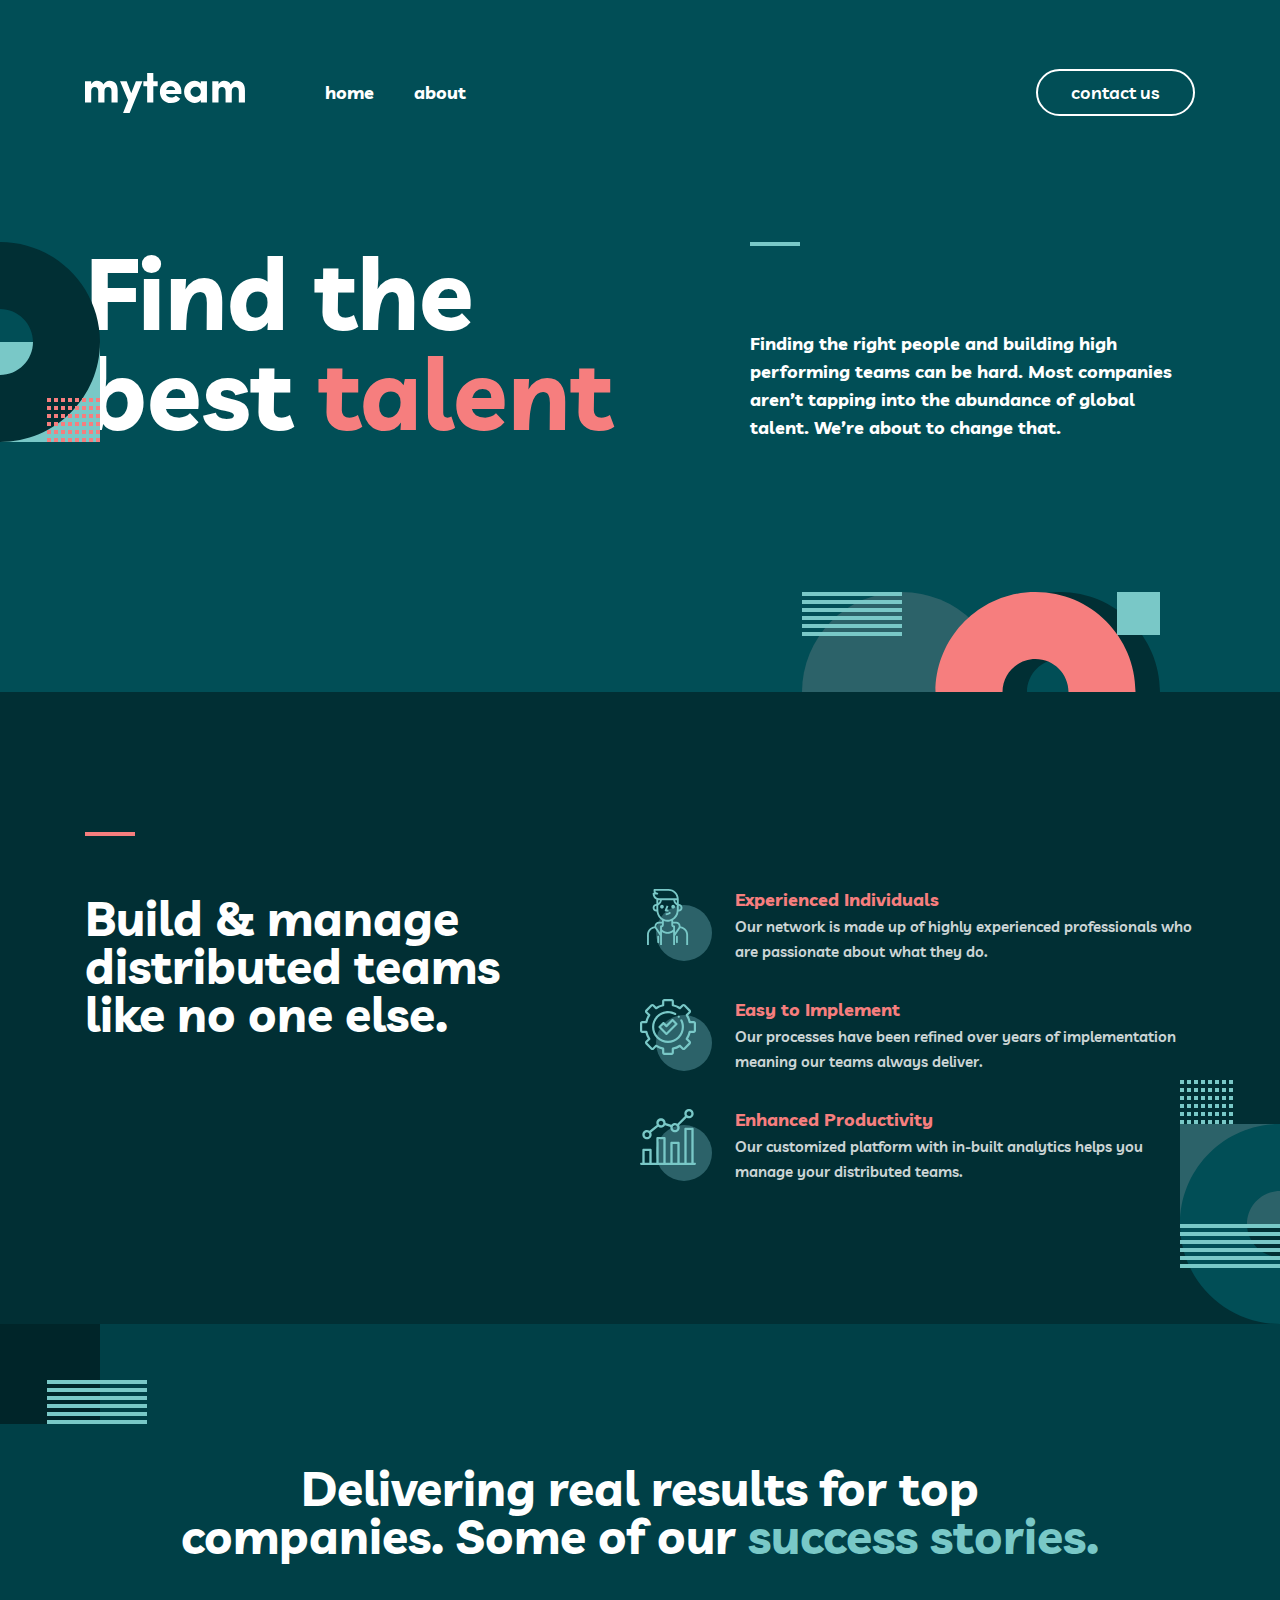
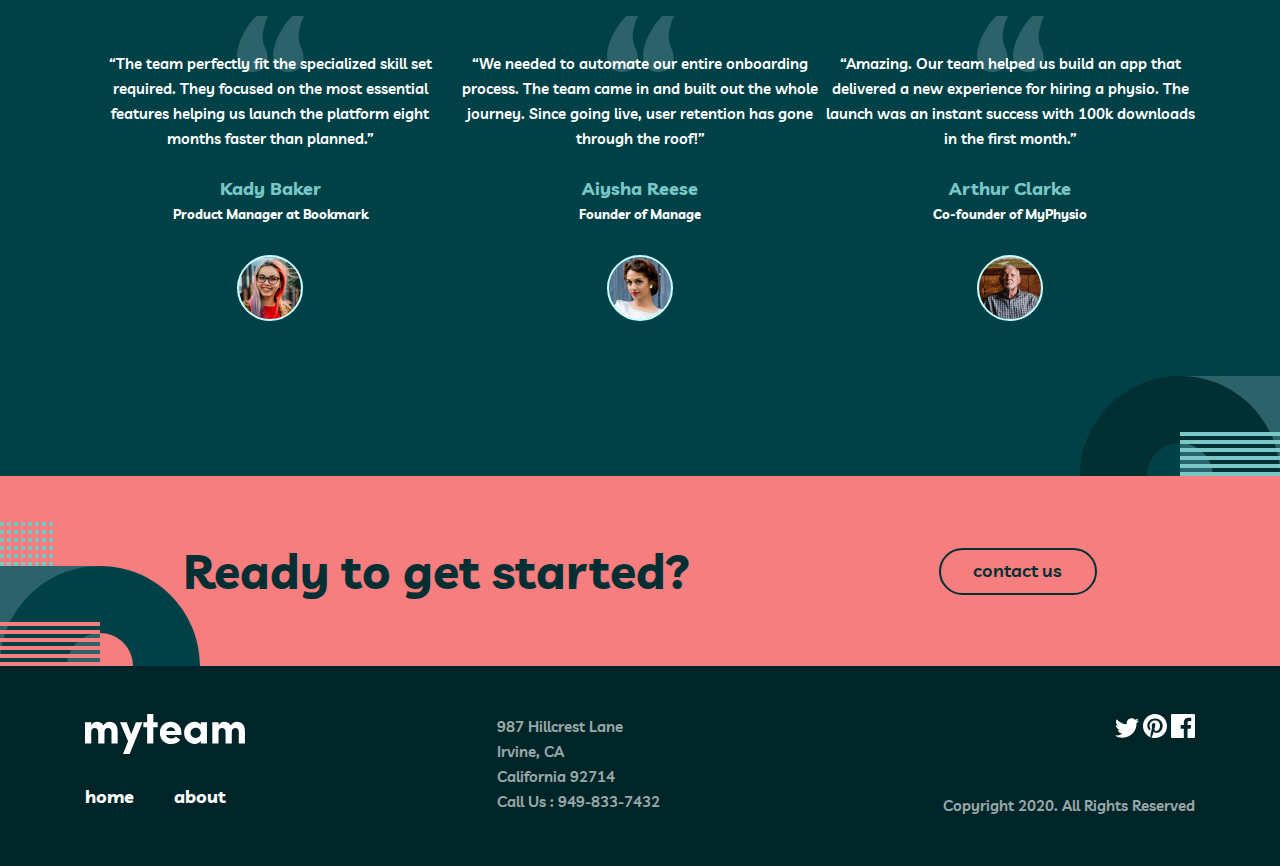
==== index.html @ a628f89e "home page full qilindi" ====
<!DOCTYPE html>
<html lang="en">
  <head>
    <meta charset="UTF-8" />
    <meta http-equiv="X-UA-Compatible" content="IE=edge" />
    <meta name="viewport" content="width=device-width, initial-scale=1.0" />
    <title>My Team</title>
    <link rel="preconnect" href="https://fonts.googleapis.com" />
    <link rel="preconnect" href="https://fonts.gstatic.com" crossorigin />
    <link
      href="https://fonts.googleapis.com/css2?family=Livvic:wght@100;400;500;600;700;900&display=swap"
      rel="stylesheet"
    />
    <link rel="stylesheet" href="css/main.css" />
  </head>
  <body>
    <header id="backround">
      <div class="container">
        <nav>
          <div class="logo">
            <img src="assets/icons/home icons/logo.svg" alt="" />
            <a class="h3_title" href="#">home</a>
            <a class="h3_title" href="pages/about.html">about</a>
          </div>
          <div class="contact"> 
            <a class="nav_btn_style" href="pages/contact.html">contact us</a>
            <img class="burger" src="assets/icons/home icons/burger.svg" alt="" />
          </div>
        </nav>
      </div>
    </header>

    <main>
      <section id="backround">
        <img
          class="disk-left"
          src="assets/icons/home icons/disk-left.svg"
          alt=""
        />
        <div class="container">
          <div class="find">
            <div class="find_left">
              <h1 class="h1_large_title">Find the best <span>talent</span></h1>
            </div>
            <div class="find_right">
              <img
                width="50px"
                height="4px"
                src="assets/icons/home icons/line.svg"
                alt=""
              />
              <h3 class="h3_title">
                Finding the right people and building high performing teams can
                be hard. Most companies aren’t tapping into the abundance of
                global talent. We’re about to change that.
              </h3>
            </div>
          </div>
        </div>
        <img
          class="disk-bottom"
          src="assets/icons/home icons/disk-bottom.svg"
          alt=""
        />
      </section>

      <section id="second_backround">
        <div class="container">
          <div class="build">
            <div class="build_left">
              <img src="assets/icons/home icons/second-line.svg" alt="" />
              <h1>Build & manage distributed teams like no one else.</h1>
            </div>
            <div class="build_right">
              <div class="build_box">
                <img src="assets/icons/home icons/person.svg" alt="" />
                <div class="build_box_text">
                  <h1>Experienced Individuals</h1>
                  <p>
                    Our network is made up of highly experienced professionals
                    who are passionate about what they do.
                  </p>
                </div>
              </div>
              <div class="build_box">
                <img src="assets/icons/home icons/settings.svg" alt="" />
                <div class="build_box_text">
                  <h1>Easy to Implement</h1>
                  <p>
                    Our processes have been refined over years of implementation
                    meaning our teams always deliver.
                  </p>
                </div>
              </div>
              <div class="build_box">
                <img src="assets/icons/home icons/statistics.svg" alt="" />
                <div class="build_box_text">
                  <h1>Enhanced Productivity</h1>
                  <p>
                    Our customized platform with in-built analytics helps you
                    manage your distributed teams.
                  </p>
                </div>
              </div>
            </div>
          </div>
        </div>
        <img
          class="second-section-disk"
          src="assets/icons/home icons/second-section-disk.svg"
          alt=""
        />
      </section>

      <section id="third_backround">
        <img
          class="third-section-shape-top"
          src="assets/icons/home icons/third-section-shape-top.svg"
          alt=""
        />
        <div class="container">
          <div class="deliver">
            <div class="deliver_title">
              <h1 class="h2_title">
                Delivering real results for top companies. Some of our
                <span class="second_span">success stories.</span>
              </h1>
            </div>
            <div class="deliver_box">
              <div class="deliver_card">
                <img
                  class="deliver_icon"
                  src="assets/icons/home icons/quote.svg"
                  alt=""
                />
                <p class="body_small_text">
                  “The team perfectly fit the specialized skill set required.
                  They focused on the most essential features helping us launch
                  the platform eight months faster than planned.”
                </p>
                <h1>Kady Baker</h1>
                <h2>Product Manager at Bookmark</h2>
                <img
                  class="personal"
                  src="assets/images/home images/manager1.svg"
                  alt=""
                />
              </div>
              <div class="deliver_card">
                <img
                  class="deliver_icon"
                  src="assets/icons/home icons/quote.svg"
                  alt=""
                />
                <p class="body_small_text">
                  “We needed to automate our entire onboarding process. The team
                  came in and built out the whole journey. Since going live,
                  user retention has gone through the roof!”
                </p>
                <h1>Aiysha Reese</h1>
                <h2>Founder of Manage</h2>
                <img
                  class="personal"
                  src="assets/images/home images/manager2.svg"
                  alt=""
                />
              </div>
              <div class="deliver_card third">
                <img
                  class="deliver_icon"
                  src="assets/icons/home icons/quote.svg"
                  alt=""
                />
                <p class="body_small_text">
                  “Amazing. Our team helped us build an app that delivered a new
                  experience for hiring a physio. The launch was an instant
                  success with 100k downloads in the first month.”
                </p>
                <h1>Arthur Clarke</h1>
                <h2>Co-founder of MyPhysio</h2>
                <img
                  class="personal"
                  src="assets/images/home images/manager3.svg"
                  alt=""
                />
              </div>
            </div>
          </div>
        </div>
        <img
          class="third-section-disk-bottom"
          src="assets/icons/home icons/third-section-disk-bottom.svg"
          alt=""
        />
      </section>

      <section id="four_backround">
        <img
          class="fourth-section-disk"
          src="assets/icons/home icons/fourth-section-disk.svg"
          alt=""
        />
        <div class="container">
          <div class="ready">
            <div class="ready_left">
              <h1>Ready to get started?</h1>
            </div>
            <div class="ready_right">
              <a href="pages/contact.html">contact us</a>
            </div>
          </div>
        </div>
      </section>
    </main>
    <footer id="footer_backround">
      <div class="container">
        <div class="boot">
          <div class="boot_left">
            <img src="assets/icons/home icons/logo.svg" alt="" />
            <div class="boot_title">
              <a class="h3_title" href="index.html">home</a>
              <a class="h3_title" href="pages/about.html">about</a>
            </div>
          </div>
          <div class="boot_center">
            <address>
              <p>987 Hillcrest Lane</p>
              <p>Irvine, CA</p>
              <p>California 92714</p>
              <p>Call Us : 949-833-7432</p>
            </address>
          </div>
          <div class="boot_right">
            <div class="boot_logo">
              <img src="assets/icons/home icons/twitter.svg" alt="" />
              <img src="assets/icons/home icons/pinterest.svg" alt="" />
              <img src="assets/icons/home icons/facebook.svg" alt="" />
            </div>
            <h1>Copyright 2020. All Rights Reserved</h1>
          </div>
        </div>
      </div>
    </footer>
  </body>
</html>
---- css/main.css ----
/* IMPORT PART HOME CSS LINKS */


/* IMPORT PART ABOUT CSS LINKS */
@import url(/@import/about/about.css);

/* FONT LINKS */
/* <link rel="preconnect" href="https://fonts.googleapis.com">
    <link rel="preconnect" href="https://fonts.gstatic.com" crossorigin>
    <link href="https://fonts.googleapis.com/css2?family=Livvic:wght@100;400;500;600;700;900&display=swap" rel="stylesheet"> */
/* FONT LINKS */
@import url(../@import/home/nav.css);
@import url(../@import/home/first-section.css);
@import url(../@import/home/second-section.css);
@import url(../@import/home/third-section.css);
@import url(../@import/home/four-section.css);
@import url(../@import/home/footer.css);


/* VARIABLES */
:root {
  /* COLORS */
  --primary-bg-color: #014e56;
  --primary-bg-dark: #012f34;
  --primary-jungle-color: #004047;
  --police-dark-blue: #2c6269;
  --footer-dark-green: #002529;
  --light-pink: #f67e7e;
  --light-blue: #79c8c7;
  --light-white: #fff;
  --light-blue-hover: #002529;
  --font-family: "Livvic";
  /* CONTINER  */
  --max-width: 1110px;
  /* CONTINER  */
}

/* NORMALIZE */
*,
*::after,
*::before {
  padding: 0;
  margin: 0;
  box-sizing: border-box;
  list-style-type: none;
  text-decoration: none;
}

/* CONTAINER */
.container {
  max-width: var(--max-width);
  margin: 0 auto;
}

/* Typography */

/* Headings styles */
.h1_large_title {
  font-family: var(--font-family);
  font-weight: 700;
  font-size: 100px;
  line-height: 100px;
  color: var(--light-white);
}

.h1_small_title {
  font-family: var(--font-family);
  font-style: normal;
  font-weight: 700;
  font-size: 64px;
  line-height: 56px;
  color: var(--light-white);
}

.h2_title {
  font-family: var(--font-family);
  font-weight: 700;
  font-size: 48px;
  line-height: 48px;
  color: var(--light-white);
}

.h3_title {
  font-family: "Livvic";
  font-weight: 700;
  font-size: 18px;
  line-height: 28px;
  color: var(--light-white);
}
/* Headings styles */


/* BODY TEXT */
.body_text{
    font-family: var(--font-family);
    font-weight: 600;
    font-size: 18px;
    line-height: 28px;
    color: var(--light-white);
}

.body_small_text{
    font-family: var(--font-family);
    font-style: normal;
    font-weight: 600;
    font-size: 15px;
    line-height: 25px;
    color: var(--light-white);
}
/* BODY TEXT */



/* BUTTONS STYLES */

/* navigation btn */
.nav_btn_style{
    padding: 10px 33px;
    font-family: var(--font-family);
    font-weight: 600;
    font-size: 18px;
    line-height: 28px;
    color: var(--light-white);
    border: 2px solid var(--light-white);
    border-radius: 24px;
    transition: .3s ease-in;
}

/* hover */
.nav_btn_style:hover{
    color: #002529;
    background: var(--light-white);
    transition: .3s ease-out;
}

/* navigationdan boshqa sectionlardagi btn uchun style */
/* dark mode btn */
.dark_btn {
  padding: 10px 33px;
  font-family: var(--font-family);
  font-style: normal;
  font-weight: 600;
  font-size: 18px;
  line-height: 28px;
  color: var(--primary-bg-dark);
  border: 2px solid var(--primary-bg-dark);
  border-radius: 24px;
  transition: 0.3s ease-in;
}

/* hover */

.dark_btn:hover {
  color: var(--light-white);
  background: var(--primary-bg-dark);
  transition: 0.3s ease-out;
}

/* contact qisimdagi button uchun alohida class */
/* contact btn */
.contact_btn {
  padding: 10px 33px;
  font-family: var(--font-family);
  font-weight: 600;
  font-size: 18px;
  line-height: 28px;
  border: 2px solid var(--light-white);
  background: var(--light-white);
  border-radius: 24px;
  color: var(--footer-dark-green);
  transition: 0.3s ease-in;
}

/* hover */
.contact_btn:hover {
  background: var(--light-blue);
  transition: 0.3s ease-out;
}

/* BUTTONS STYLES */
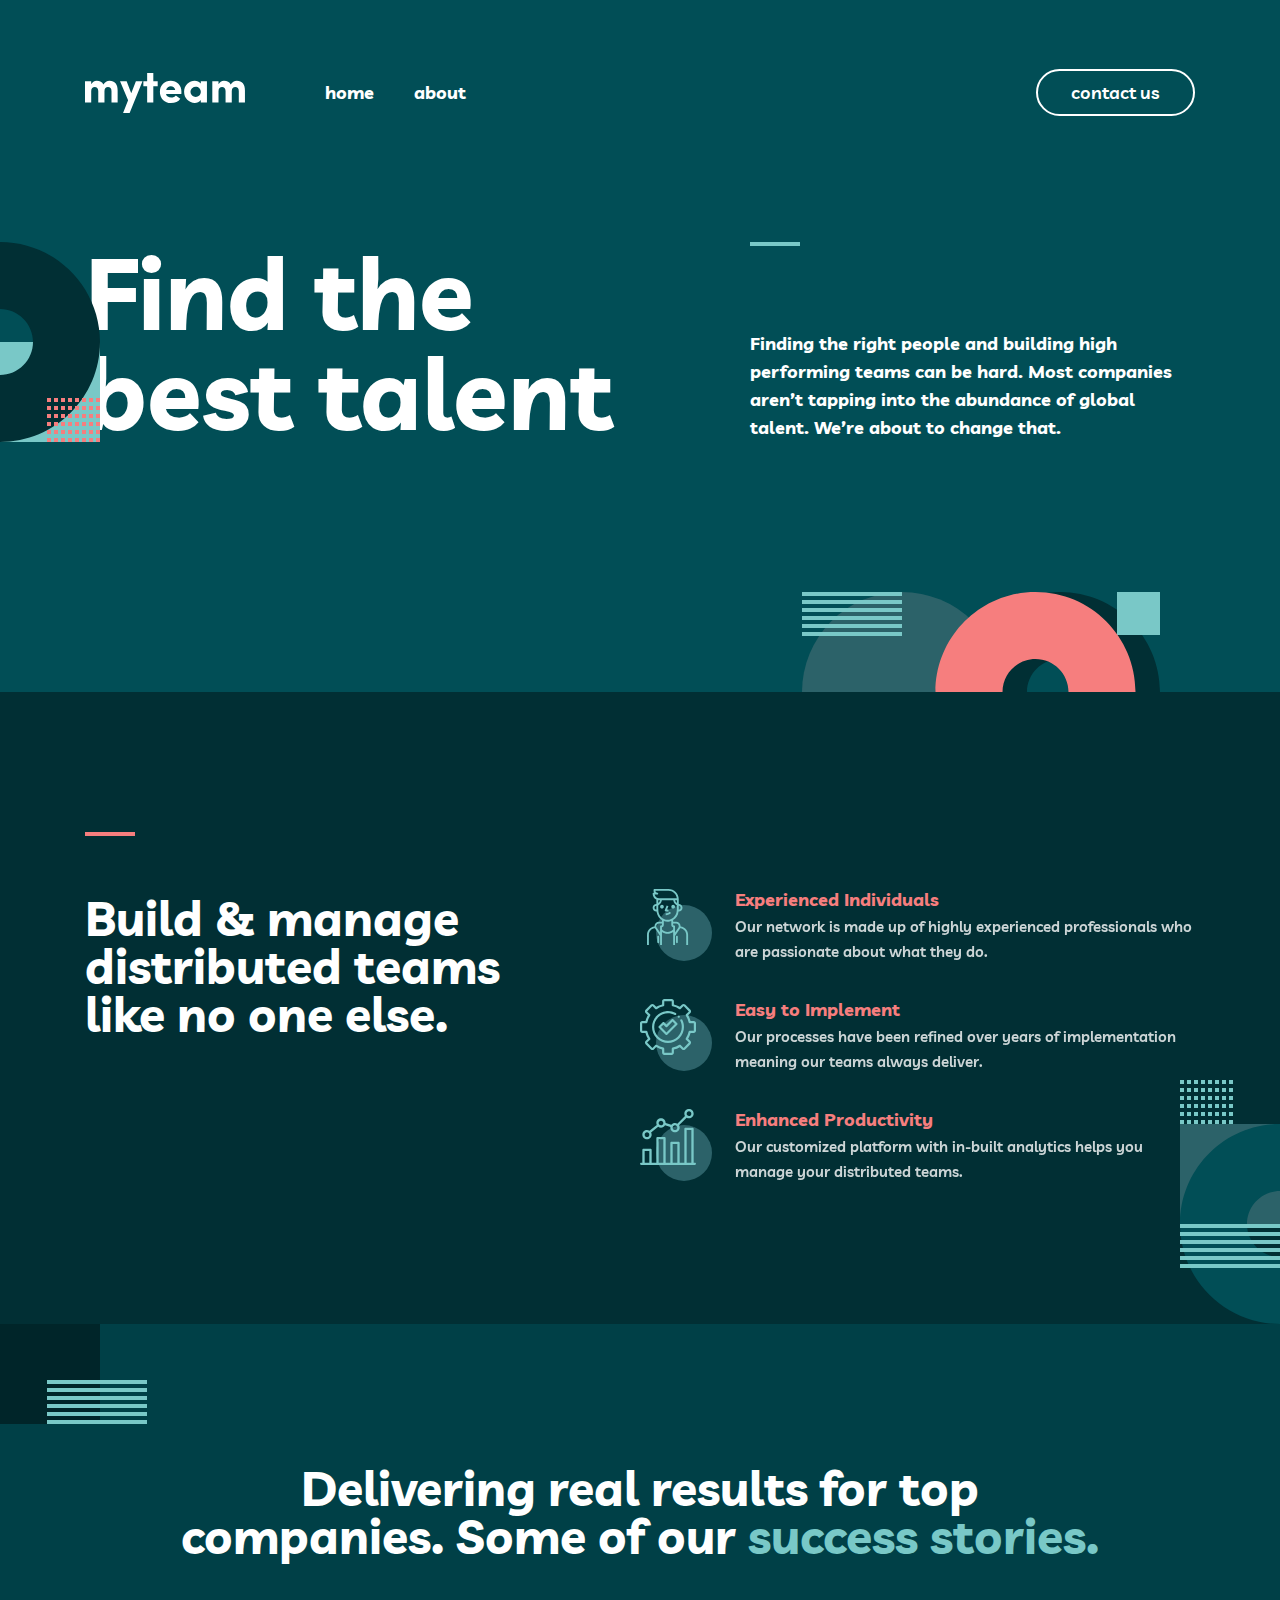
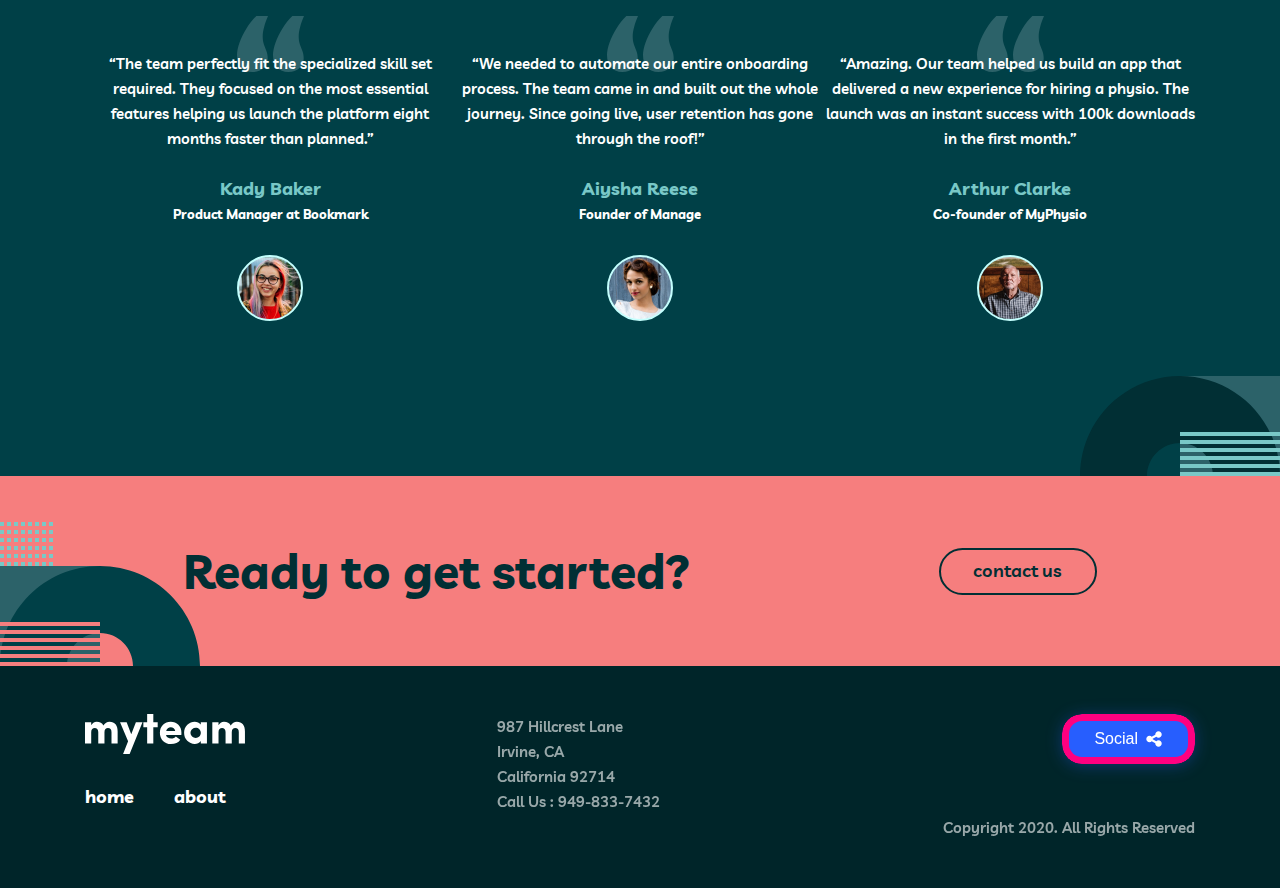
==== commit e506bb0f: "contact & home page done" ====
--- a/index.html
+++ b/index.html
@@ -4,7 +4,7 @@
     <meta charset="UTF-8" />
     <meta http-equiv="X-UA-Compatible" content="IE=edge" />
     <meta name="viewport" content="width=device-width, initial-scale=1.0" />
-    <title>My Team</title>
+    <title>myteam</title>
     <link rel="preconnect" href="https://fonts.googleapis.com" />
     <link rel="preconnect" href="https://fonts.gstatic.com" crossorigin />
     <link
@@ -22,9 +22,13 @@
             <a class="h3_title" href="#">home</a>
             <a class="h3_title" href="pages/about.html">about</a>
           </div>
-          <div class="contact"> 
+          <div class="contact">
             <a class="nav_btn_style" href="pages/contact.html">contact us</a>
-            <img class="burger" src="assets/icons/home icons/burger.svg" alt="" />
+            <img
+              class="burger"
+              src="assets/icons/home icons/burger.svg"
+              alt=""
+            />
           </div>
         </nav>
       </div>
@@ -212,6 +216,7 @@
         </div>
       </section>
     </main>
+
     <footer id="footer_backround">
       <div class="container">
         <div class="boot">
@@ -232,9 +237,76 @@
           </div>
           <div class="boot_right">
             <div class="boot_logo">
-              <img src="assets/icons/home icons/twitter.svg" alt="" />
-              <img src="assets/icons/home icons/pinterest.svg" alt="" />
-              <img src="assets/icons/home icons/facebook.svg" alt="" />
+              <div class="boot_logo">
+                <button class="btn-cssbuttons">
+                  <span>Social</span
+                  ><span>
+                    <svg
+                      height="18"
+                      width="18"
+                      xmlns="http://www.w3.org/2000/svg"
+                      version="1.1"
+                      viewBox="0 0 1024 1024"
+                      class="icon"
+                    >
+                      <path
+                        fill="#ffffff"
+                        d="M767.99994 585.142857q75.995429 0 129.462857 53.394286t53.394286 129.462857-53.394286 129.462857-129.462857 53.394286-129.462857-53.394286-53.394286-129.462857q0-6.875429 1.170286-19.456l-205.677714-102.838857q-52.589714 49.152-124.562286 49.152-75.995429 0-129.462857-53.394286t-53.394286-129.462857 53.394286-129.462857 129.462857-53.394286q71.972571 0 124.562286 49.152l205.677714-102.838857q-1.170286-12.580571-1.170286-19.456 0-75.995429 53.394286-129.462857t129.462857-53.394286 129.462857 53.394286 53.394286 129.462857-53.394286 129.462857-129.462857 53.394286q-71.972571 0-124.562286-49.152l-205.677714 102.838857q1.170286 12.580571 1.170286 19.456t-1.170286 19.456l205.677714 102.838857q52.589714-49.152 124.562286-49.152z"
+                      ></path>
+                    </svg>
+                  </span>
+                  <ul>
+                    <li>
+                      <a href="https://twitter.com"
+                        ><svg
+                          height="18"
+                          width="18"
+                          xmlns="http://www.w3.org/2000/svg"
+                          version="1.1"
+                          viewBox="0 0 1024 1024"
+                          class="icon"
+                        >
+                          <path
+                            fill="white"
+                            d="M962.267429 233.179429q-38.253714 56.027429-92.598857 95.451429 0.585143 7.972571 0.585143 23.990857 0 74.313143-21.723429 148.260571t-65.974857 141.970286-105.398857 120.32-147.456 83.456-184.539429 31.158857q-154.843429 0-283.428571-82.870857 19.968 2.267429 44.544 2.267429 128.585143 0 229.156571-78.848-59.977143-1.170286-107.446857-36.864t-65.170286-91.136q18.870857 2.852571 34.889143 2.852571 24.576 0 48.566857-6.290286-64-13.165714-105.984-63.707429t-41.984-117.394286l0-2.267429q38.838857 21.723429 83.456 23.405714-37.741714-25.161143-59.977143-65.682286t-22.308571-87.990857q0-50.322286 25.161143-93.110857 69.12 85.138286 168.301714 136.265143t212.260571 56.832q-4.534857-21.723429-4.534857-42.276571 0-76.580571 53.979429-130.56t130.56-53.979429q80.018286 0 134.875429 58.294857 62.317714-11.995429 117.174857-44.544-21.138286 65.682286-81.115429 101.741714 53.174857-5.705143 106.276571-28.598857z"
+                          ></path></svg
+                      ></a>
+                    </li>
+                    <li>
+                      <a href="https://t.me/Liberty_47"
+                        ><svg
+                          height="18"
+                          width="18"
+                          xmlns="http://www.w3.org/2000/svg"
+                          version="1.1"
+                          viewBox="0 0 1024 1024"
+                          class="icon"
+                        >
+                          <path
+                            fill="white"
+                            d="M123.52064 667.99143l344.526782 229.708899 0-205.136409-190.802457-127.396658zM88.051421 585.717469l110.283674-73.717469-110.283674-73.717469 0 147.434938zM556.025711 897.627196l344.526782-229.708899-153.724325-102.824168-190.802457 127.396658 0 205.136409zM512 615.994287l155.406371-103.994287-155.406371-103.994287-155.406371 103.994287zM277.171833 458.832738l190.802457-127.396658 0-205.136409-344.526782 229.708899zM825.664905 512l110.283674 73.717469 0-147.434938zM746.828167 458.832738l153.724325-102.824168-344.526782-229.708899 0 205.136409zM1023.926868 356.00857l0 311.98286q0 23.402371-19.453221 36.566205l-467.901157 311.98286q-11.993715 7.459506-24.57249 7.459506t-24.57249-7.459506l-467.901157-311.98286q-19.453221-13.163834-19.453221-36.566205l0-311.98286q0-23.402371 19.453221-36.566205l467.901157-311.98286q11.993715-7.459506 24.57249-7.459506t24.57249 7.459506l467.901157 311.98286q19.453221 13.163834 19.453221 36.566205z"
+                          ></path></svg
+                      ></a>
+                    </li>
+                    <li>
+                      <a href="https://github.com/Abdulaziz1920"
+                        ><svg
+                          height="18"
+                          width="18"
+                          xmlns="http://www.w3.org/2000/svg"
+                          version="1.1"
+                          viewBox="0 0 1024 1024"
+                          class="icon"
+                        >
+                          <path
+                            fill="white"
+                            d="M950.930286 512q0 143.433143-83.748571 257.974857t-216.283429 158.573714q-15.433143 2.852571-22.601143-4.022857t-7.168-17.115429l0-120.539429q0-55.442286-29.696-81.115429 32.548571-3.437714 58.587429-10.313143t53.686857-22.308571 46.299429-38.034286 30.281143-59.977143 11.702857-86.016q0-69.12-45.129143-117.686857 21.138286-52.004571-4.534857-116.589714-16.018286-5.12-46.299429 6.290286t-52.589714 25.161143l-21.723429 13.677714q-53.174857-14.848-109.714286-14.848t-109.714286 14.848q-9.142857-6.290286-24.283429-15.433143t-47.689143-22.016-49.152-7.68q-25.161143 64.585143-4.022857 116.589714-45.129143 48.566857-45.129143 117.686857 0 48.566857 11.702857 85.723429t29.988571 59.977143 46.006857 38.253714 53.686857 22.308571 58.587429 10.313143q-22.820571 20.553143-28.013714 58.88-11.995429 5.705143-25.746286 8.557714t-32.548571 2.852571-37.449143-12.288-31.744-35.693714q-10.825143-18.285714-27.721143-29.696t-28.306286-13.677714l-11.410286-1.682286q-11.995429 0-16.603429 2.56t-2.852571 6.582857 5.12 7.972571 7.460571 6.875429l4.022857 2.852571q12.580571 5.705143 24.868571 21.723429t17.993143 29.110857l5.705143 13.165714q7.460571 21.723429 25.161143 35.108571t38.253714 17.115429 39.716571 4.022857 31.744-1.974857l13.165714-2.267429q0 21.723429 0.292571 50.834286t0.292571 30.866286q0 10.313143-7.460571 17.115429t-22.820571 4.022857q-132.534857-44.032-216.283429-158.573714t-83.748571-257.974857q0-119.442286 58.88-220.306286t159.744-159.744 220.306286-58.88 220.306286 58.88 159.744 159.744 58.88 220.306286z"
+                          ></path></svg
+                      ></a>
+                    </li>
+                  </ul>
+                </button>
+              </div>
             </div>
             <h1>Copyright 2020. All Rights Reserved</h1>
           </div>
--- a/css/main.css
+++ b/css/main.css
@@ -1,14 +1,4 @@
 /* IMPORT PART HOME CSS LINKS */
-
-
-/* IMPORT PART ABOUT CSS LINKS */
-@import url(/@import/about/about.css);
-
-/* FONT LINKS */
-/* <link rel="preconnect" href="https://fonts.googleapis.com">
-    <link rel="preconnect" href="https://fonts.gstatic.com" crossorigin>
-    <link href="https://fonts.googleapis.com/css2?family=Livvic:wght@100;400;500;600;700;900&display=swap" rel="stylesheet"> */
-/* FONT LINKS */
 @import url(../@import/home/nav.css);
 @import url(../@import/home/first-section.css);
 @import url(../@import/home/second-section.css);
@@ -16,6 +6,17 @@
 @import url(../@import/home/four-section.css);
 @import url(../@import/home/footer.css);
 
+/* IMPORT PART ABOUT CSS LINKS */
+@import url(../@import/about/about_header.css);
+@import url(../@import/about/about_first_section.css);
+@import url(../@import/about/director.css);
+@import url(../@import/about/client.css);
+
+/* IMPORT PART CONTACT CSS LINKS */
+@import url(../@import/contact/contact_nav.css);
+@import url(../@import/contact/contact_form.css);
+@import url(../@import/contact/form.css);
+@import url(../@import/contact/contact_footer.css);
 
 /* VARIABLES */
 :root {
@@ -89,48 +90,45 @@
 }
 /* Headings styles */
 
-
 /* BODY TEXT */
-.body_text{
-    font-family: var(--font-family);
-    font-weight: 600;
-    font-size: 18px;
-    line-height: 28px;
-    color: var(--light-white);
+.body_text {
+  font-family: var(--font-family);
+  font-weight: 600;
+  font-size: 18px;
+  line-height: 28px;
+  color: var(--light-white);
 }
 
-.body_small_text{
-    font-family: var(--font-family);
-    font-style: normal;
-    font-weight: 600;
-    font-size: 15px;
-    line-height: 25px;
-    color: var(--light-white);
+.body_small_text {
+  font-family: var(--font-family);
+  font-style: normal;
+  font-weight: 600;
+  font-size: 15px;
+  line-height: 25px;
+  color: var(--light-white);
 }
 /* BODY TEXT */
-
-
 
 /* BUTTONS STYLES */
 
 /* navigation btn */
-.nav_btn_style{
-    padding: 10px 33px;
-    font-family: var(--font-family);
-    font-weight: 600;
-    font-size: 18px;
-    line-height: 28px;
-    color: var(--light-white);
-    border: 2px solid var(--light-white);
-    border-radius: 24px;
-    transition: .3s ease-in;
+.nav_btn_style {
+  padding: 10px 33px;
+  font-family: var(--font-family);
+  font-weight: 600;
+  font-size: 18px;
+  line-height: 28px;
+  color: var(--light-white);
+  border: 2px solid var(--light-white);
+  border-radius: 24px;
+  transition: 0.3s ease-in;
 }
 
 /* hover */
-.nav_btn_style:hover{
-    color: #002529;
-    background: var(--light-white);
-    transition: .3s ease-out;
+.nav_btn_style:hover {
+  background: var(--light-white);
+  transition: 0.3s ease-out;
+  color: var(--light-blue-hover);
 }
 
 /* navigationdan boshqa sectionlardagi btn uchun style */
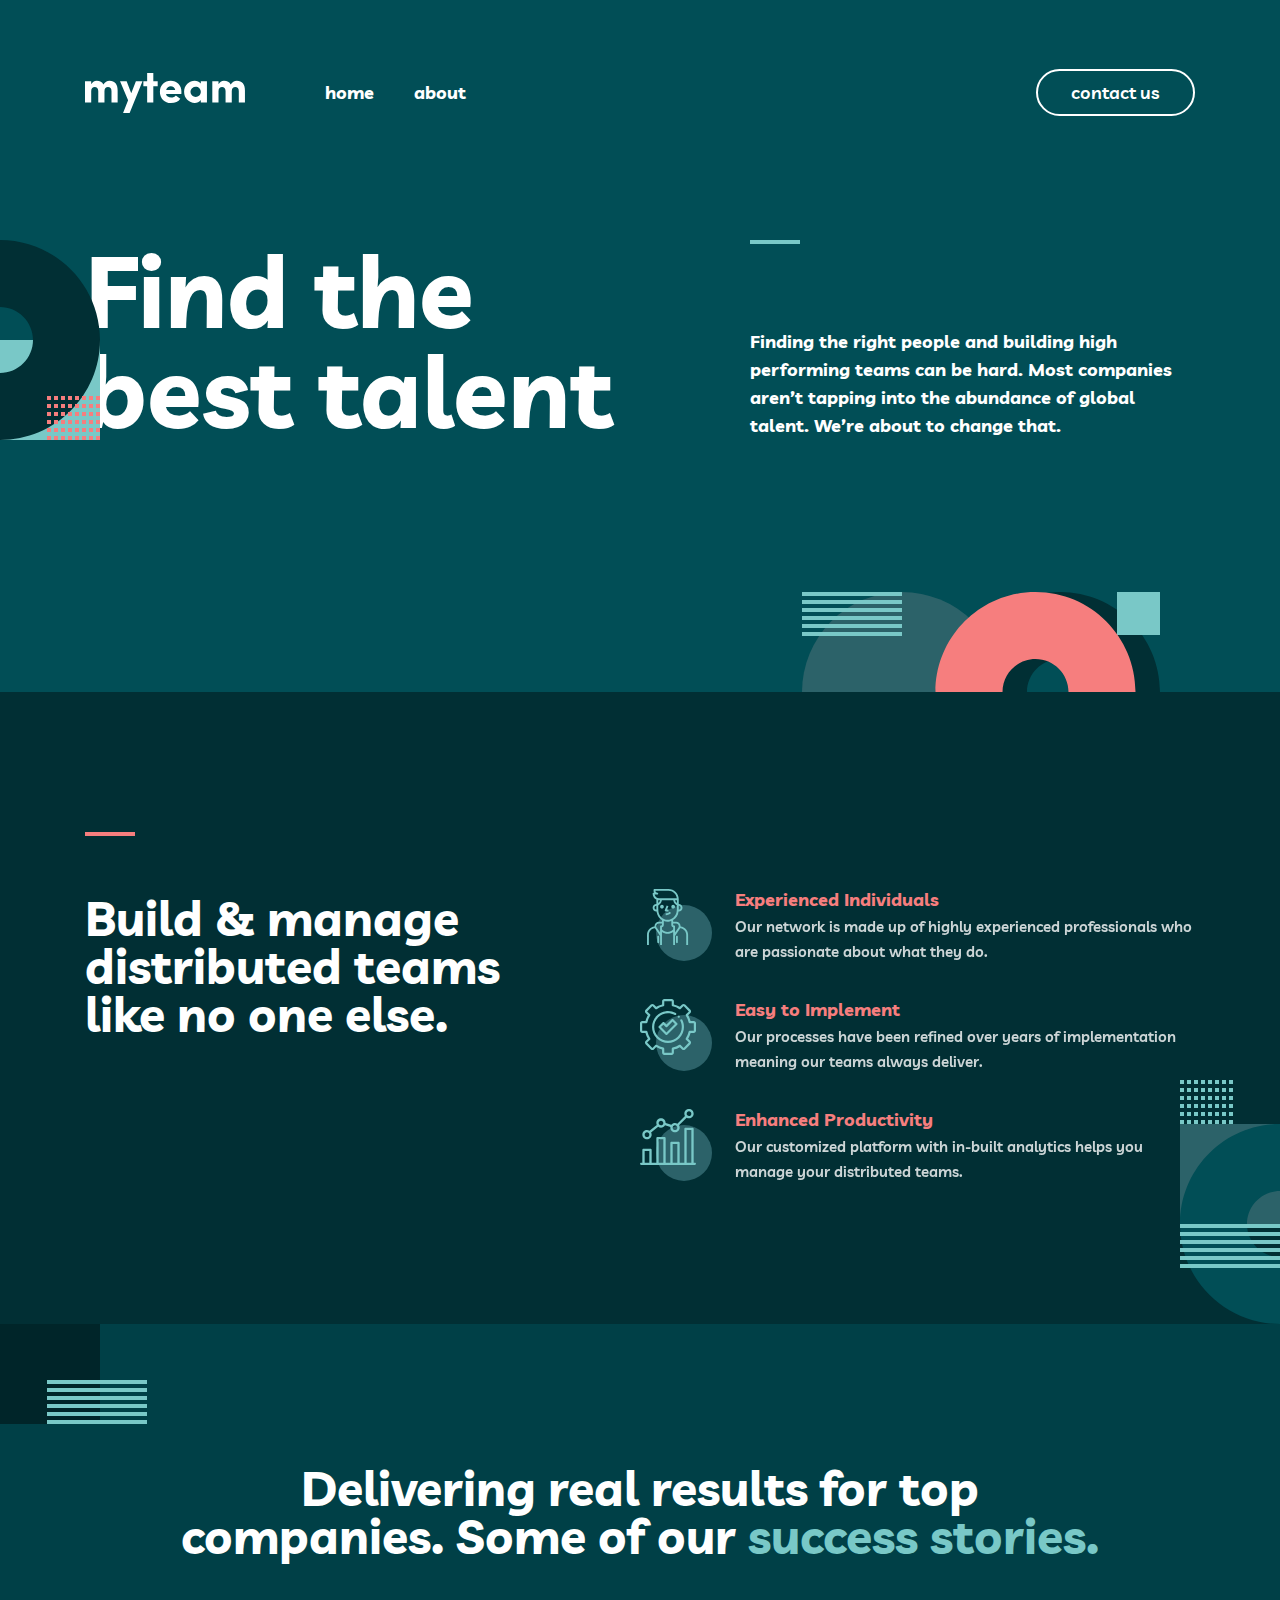
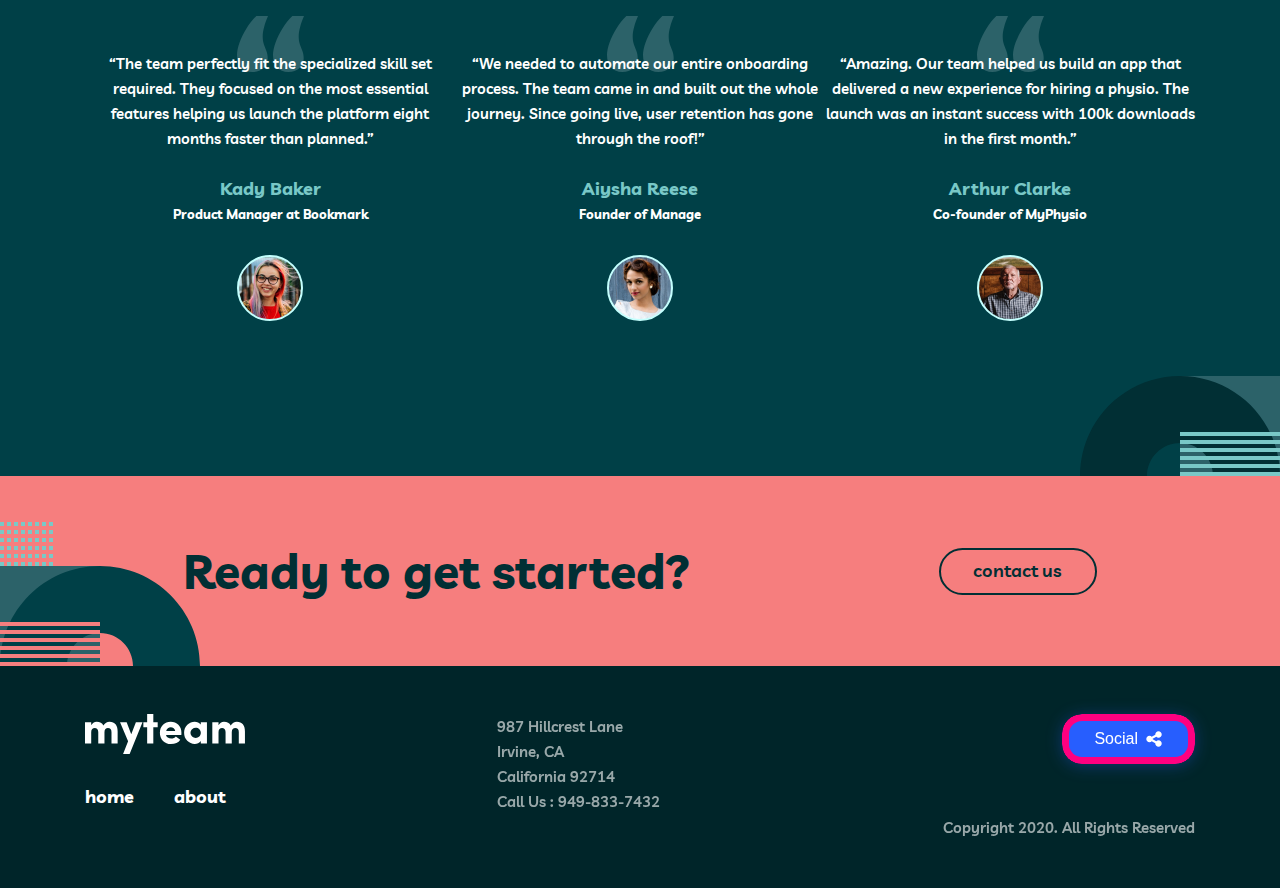
==== commit a8e70832: "Merge branch 'main' of https://github.com/Diyorbekkdev/team-project-figma" ====
--- a/index.html
+++ b/index.html
@@ -258,50 +258,23 @@
                   <ul>
                     <li>
                       <a href="https://twitter.com"
-                        ><svg
-                          height="18"
-                          width="18"
-                          xmlns="http://www.w3.org/2000/svg"
-                          version="1.1"
-                          viewBox="0 0 1024 1024"
-                          class="icon"
-                        >
-                          <path
-                            fill="white"
-                            d="M962.267429 233.179429q-38.253714 56.027429-92.598857 95.451429 0.585143 7.972571 0.585143 23.990857 0 74.313143-21.723429 148.260571t-65.974857 141.970286-105.398857 120.32-147.456 83.456-184.539429 31.158857q-154.843429 0-283.428571-82.870857 19.968 2.267429 44.544 2.267429 128.585143 0 229.156571-78.848-59.977143-1.170286-107.446857-36.864t-65.170286-91.136q18.870857 2.852571 34.889143 2.852571 24.576 0 48.566857-6.290286-64-13.165714-105.984-63.707429t-41.984-117.394286l0-2.267429q38.838857 21.723429 83.456 23.405714-37.741714-25.161143-59.977143-65.682286t-22.308571-87.990857q0-50.322286 25.161143-93.110857 69.12 85.138286 168.301714 136.265143t212.260571 56.832q-4.534857-21.723429-4.534857-42.276571 0-76.580571 53.979429-130.56t130.56-53.979429q80.018286 0 134.875429 58.294857 62.317714-11.995429 117.174857-44.544-21.138286 65.682286-81.115429 101.741714 53.174857-5.705143 106.276571-28.598857z"
-                          ></path></svg
-                      ></a>
+                        ><svg width="24" height="24" viewBox="0 0 24 24" fill="none" xmlns="http://www.w3.org/2000/svg">
+                          <path d="M22.675 0H1.325C0.593 0 0 0.593 0 1.325V22.676C0 23.407 0.593 24 1.325 24H12.82V14.706H9.692V11.084H12.82V8.413C12.82 5.313 14.713 3.625 17.479 3.625C18.804 3.625 19.942 3.724 20.274 3.768V7.008L18.356 7.009C16.852 7.009 16.561 7.724 16.561 8.772V11.085H20.148L19.681 14.707H16.561V24H22.677C23.407 24 24 23.407 24 22.675V1.325C24 0.593 23.407 0 22.675 0Z" fill="white"/>
+                          </svg></a>
                     </li>
                     <li>
                       <a href="https://t.me/Liberty_47"
-                        ><svg
-                          height="18"
-                          width="18"
-                          xmlns="http://www.w3.org/2000/svg"
-                          version="1.1"
-                          viewBox="0 0 1024 1024"
-                          class="icon"
-                        >
-                          <path
-                            fill="white"
-                            d="M123.52064 667.99143l344.526782 229.708899 0-205.136409-190.802457-127.396658zM88.051421 585.717469l110.283674-73.717469-110.283674-73.717469 0 147.434938zM556.025711 897.627196l344.526782-229.708899-153.724325-102.824168-190.802457 127.396658 0 205.136409zM512 615.994287l155.406371-103.994287-155.406371-103.994287-155.406371 103.994287zM277.171833 458.832738l190.802457-127.396658 0-205.136409-344.526782 229.708899zM825.664905 512l110.283674 73.717469 0-147.434938zM746.828167 458.832738l153.724325-102.824168-344.526782-229.708899 0 205.136409zM1023.926868 356.00857l0 311.98286q0 23.402371-19.453221 36.566205l-467.901157 311.98286q-11.993715 7.459506-24.57249 7.459506t-24.57249-7.459506l-467.901157-311.98286q-19.453221-13.163834-19.453221-36.566205l0-311.98286q0-23.402371 19.453221-36.566205l467.901157-311.98286q11.993715-7.459506 24.57249-7.459506t24.57249 7.459506l467.901157 311.98286q19.453221 13.163834 19.453221 36.566205z"
-                          ></path></svg
-                      ></a>
+                        ><svg width="24" height="24" viewBox="0 0 24 24" fill="none" xmlns="http://www.w3.org/2000/svg">
+                          <path d="M12 0C5.373 0 0 5.372 0 12C0 17.084 3.163 21.426 7.627 23.174C7.522 22.225 7.427 20.769 7.669 19.733C7.887 18.796 9.076 13.768 9.076 13.768C9.076 13.768 8.717 13.049 8.717 11.986C8.717 10.318 9.684 9.072 10.888 9.072C11.911 9.072 12.406 9.841 12.406 10.762C12.406 11.791 11.751 13.33 11.412 14.757C11.129 15.951 12.011 16.926 13.189 16.926C15.322 16.926 16.961 14.677 16.961 11.431C16.961 8.558 14.897 6.549 11.949 6.549C8.535 6.549 6.531 9.11 6.531 11.756C6.531 12.787 6.928 13.894 7.424 14.494C7.522 14.613 7.536 14.718 7.507 14.839L7.174 16.199C7.121 16.419 7 16.466 6.772 16.36C5.273 15.662 4.336 13.471 4.336 11.711C4.336 7.926 7.086 4.449 12.265 4.449C16.428 4.449 19.663 7.416 19.663 11.38C19.663 15.516 17.056 18.844 13.436 18.844C12.22 18.844 11.077 18.213 10.686 17.466L9.938 20.319C9.667 21.362 8.936 22.669 8.446 23.465C9.57 23.812 10.763 24 12 24C18.627 24 24 18.627 24 12C24 5.372 18.627 0 12 0Z" fill="white"/>
+                          </svg>
+                          </a>
                     </li>
                     <li>
                       <a href="https://github.com/Abdulaziz1920"
-                        ><svg
-                          height="18"
-                          width="18"
-                          xmlns="http://www.w3.org/2000/svg"
-                          version="1.1"
-                          viewBox="0 0 1024 1024"
-                          class="icon"
-                        >
-                          <path
-                            fill="white"
-                            d="M950.930286 512q0 143.433143-83.748571 257.974857t-216.283429 158.573714q-15.433143 2.852571-22.601143-4.022857t-7.168-17.115429l0-120.539429q0-55.442286-29.696-81.115429 32.548571-3.437714 58.587429-10.313143t53.686857-22.308571 46.299429-38.034286 30.281143-59.977143 11.702857-86.016q0-69.12-45.129143-117.686857 21.138286-52.004571-4.534857-116.589714-16.018286-5.12-46.299429 6.290286t-52.589714 25.161143l-21.723429 13.677714q-53.174857-14.848-109.714286-14.848t-109.714286 14.848q-9.142857-6.290286-24.283429-15.433143t-47.689143-22.016-49.152-7.68q-25.161143 64.585143-4.022857 116.589714-45.129143 48.566857-45.129143 117.686857 0 48.566857 11.702857 85.723429t29.988571 59.977143 46.006857 38.253714 53.686857 22.308571 58.587429 10.313143q-22.820571 20.553143-28.013714 58.88-11.995429 5.705143-25.746286 8.557714t-32.548571 2.852571-37.449143-12.288-31.744-35.693714q-10.825143-18.285714-27.721143-29.696t-28.306286-13.677714l-11.410286-1.682286q-11.995429 0-16.603429 2.56t-2.852571 6.582857 5.12 7.972571 7.460571 6.875429l4.022857 2.852571q12.580571 5.705143 24.868571 21.723429t17.993143 29.110857l5.705143 13.165714q7.460571 21.723429 25.161143 35.108571t38.253714 17.115429 39.716571 4.022857 31.744-1.974857l13.165714-2.267429q0 21.723429 0.292571 50.834286t0.292571 30.866286q0 10.313143-7.460571 17.115429t-22.820571 4.022857q-132.534857-44.032-216.283429-158.573714t-83.748571-257.974857q0-119.442286 58.88-220.306286t159.744-159.744 220.306286-58.88 220.306286 58.88 159.744 159.744 58.88 220.306286z"
-                          ></path></svg
+                        ><svg width="24" height="20" viewBox="0 0 24 20" fill="none" xmlns="http://www.w3.org/2000/svg">
+                          <path d="M24 2.55699C23.117 2.94899 22.168 3.21299 21.172 3.33199C22.189 2.72299 22.97 1.75799 23.337 0.607986C22.386 1.17199 21.332 1.58199 20.21 1.80299C19.313 0.845986 18.032 0.247986 16.616 0.247986C13.437 0.247986 11.101 3.21399 11.819 6.29299C7.728 6.08799 4.1 4.12799 1.671 1.14899C0.381 3.36199 1.002 6.25699 3.194 7.72299C2.388 7.69699 1.628 7.47599 0.965 7.10699C0.911 9.38799 2.546 11.522 4.914 11.997C4.221 12.185 3.462 12.229 2.69 12.081C3.316 14.037 5.134 15.46 7.29 15.5C5.22 17.123 2.612 17.848 0 17.54C2.179 18.937 4.768 19.752 7.548 19.752C16.69 19.752 21.855 12.031 21.543 5.10599C22.505 4.41099 23.34 3.54399 24 2.55699Z" fill="white"/>
+                          </svg>
+                          </svg
                       ></a>
                     </li>
                   </ul>
--- a/css/main.css
+++ b/css/main.css
@@ -17,6 +17,9 @@
 @import url(../@import/contact/contact_form.css);
 @import url(../@import/contact/form.css);
 @import url(../@import/contact/contact_footer.css);
+
+/* ---IMPORT LOADING CSS--- */
+@import url(../@import/home/loading.css);
 
 /* VARIABLES */
 :root {
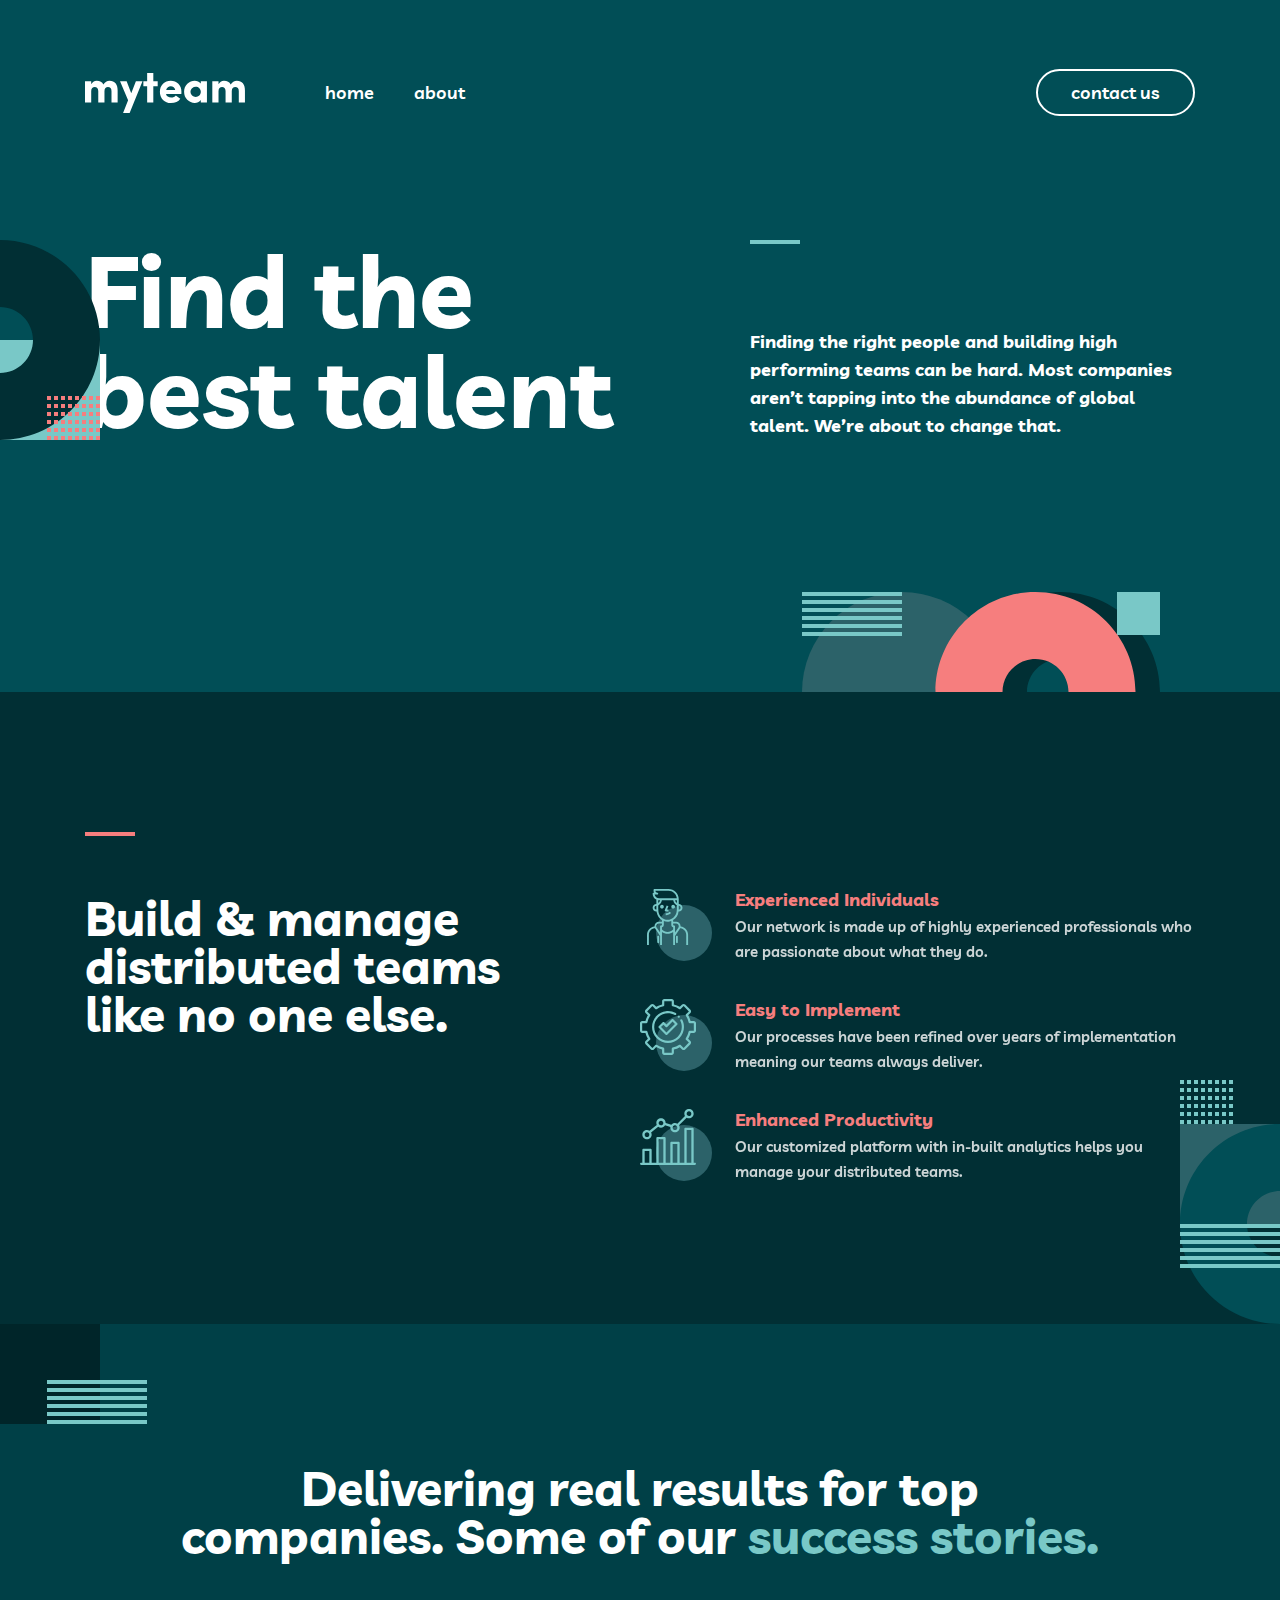
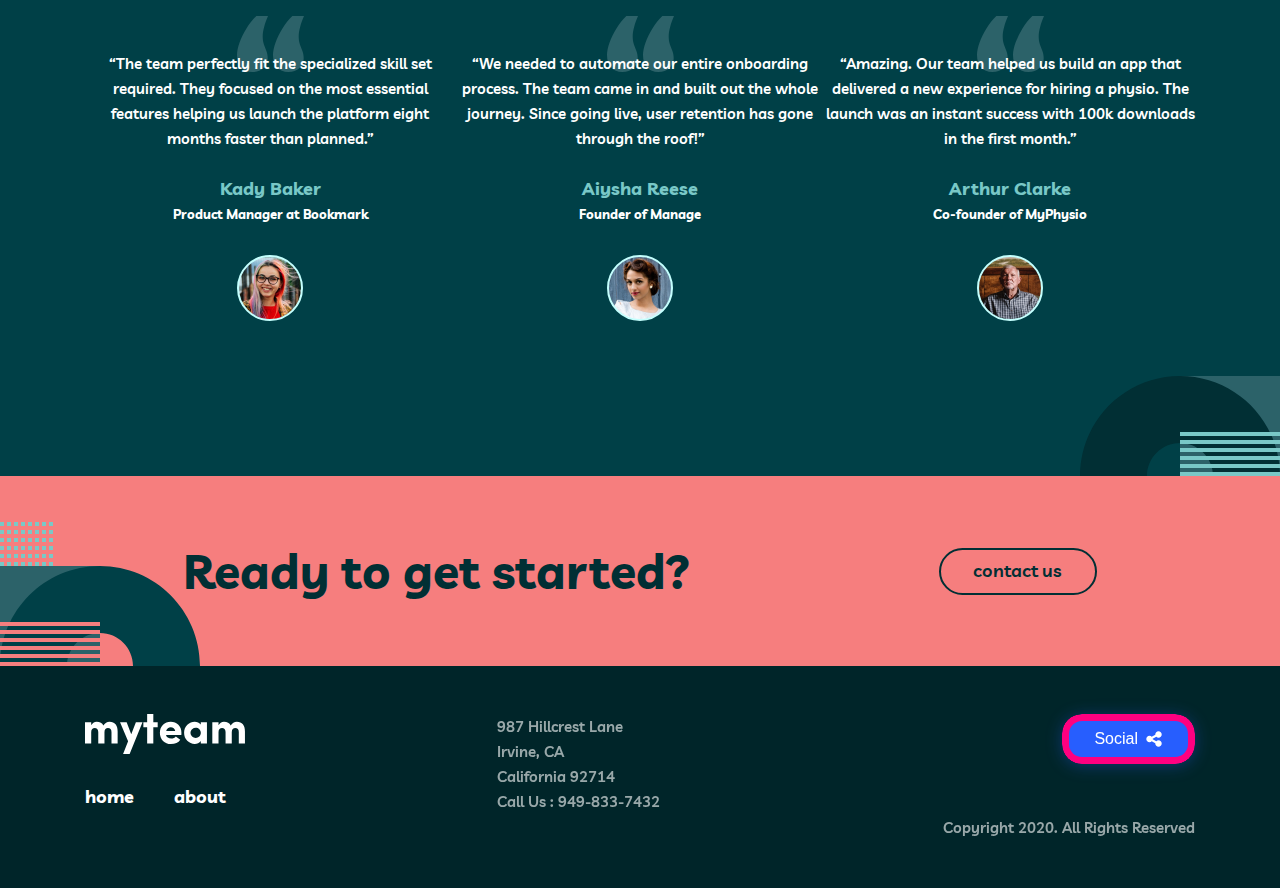
==== commit cfa32224: "Merge branch 'main' of https://github.com/Diyorbekkdev/team-project-figma" ====
--- a/index.html
+++ b/index.html
@@ -15,12 +15,30 @@
   </head>
   <body>
     <header id="backround">
+
+       <!-- HUMBURGER START -->
+       <div class="toogle_container">
+        <button class="menu-btn" onclick="toggleSidebar()">☰</button>
+        <div class="sidebar">
+        <button class="close-btn" onclick="toggleSidebar()"><img class="close_btn" src="../assets/images/about images/close.svg" width="25px" alt=""></button>
+          <div class="sidebar_links">
+              <a class="h3_title" href="../index.html">home</a>
+              <a class="h3_title" href="#">about</a>
+              <a href="../pages/contact.html" class="con_btn nav_btn_style">contact us</a>
+          </div>
+          <img class="diss" src="../assets/images/about images/right-disk.svg" alt="">
+        </div>
+      </div>
+    <!-- HUMBURGER END -->
+
       <div class="container">
         <nav>
           <div class="logo">
             <img src="assets/icons/home icons/logo.svg" alt="" />
-            <a class="h3_title" href="#">home</a>
-            <a class="h3_title" href="pages/about.html">about</a>
+            <ul class="about_list">
+              <li><a class="body_text" href="../index.html">home</a></li>
+              <li><a class="body_text" href="pages/about.html">about</a></li>
+          </ul>
           </div>
           <div class="contact">
             <a class="nav_btn_style" href="pages/contact.html">contact us</a>
@@ -286,5 +304,9 @@
         </div>
       </div>
     </footer>
+
+
+    <script src="./js/main.js"></script>
+
   </body>
 </html>
--- a/css/main.css
+++ b/css/main.css
@@ -11,6 +11,7 @@
 @import url(../@import/about/about_first_section.css);
 @import url(../@import/about/director.css);
 @import url(../@import/about/client.css);
+@import url(../@import/about/humburger.css);
 
 /* IMPORT PART CONTACT CSS LINKS */
 @import url(../@import/contact/contact_nav.css);
